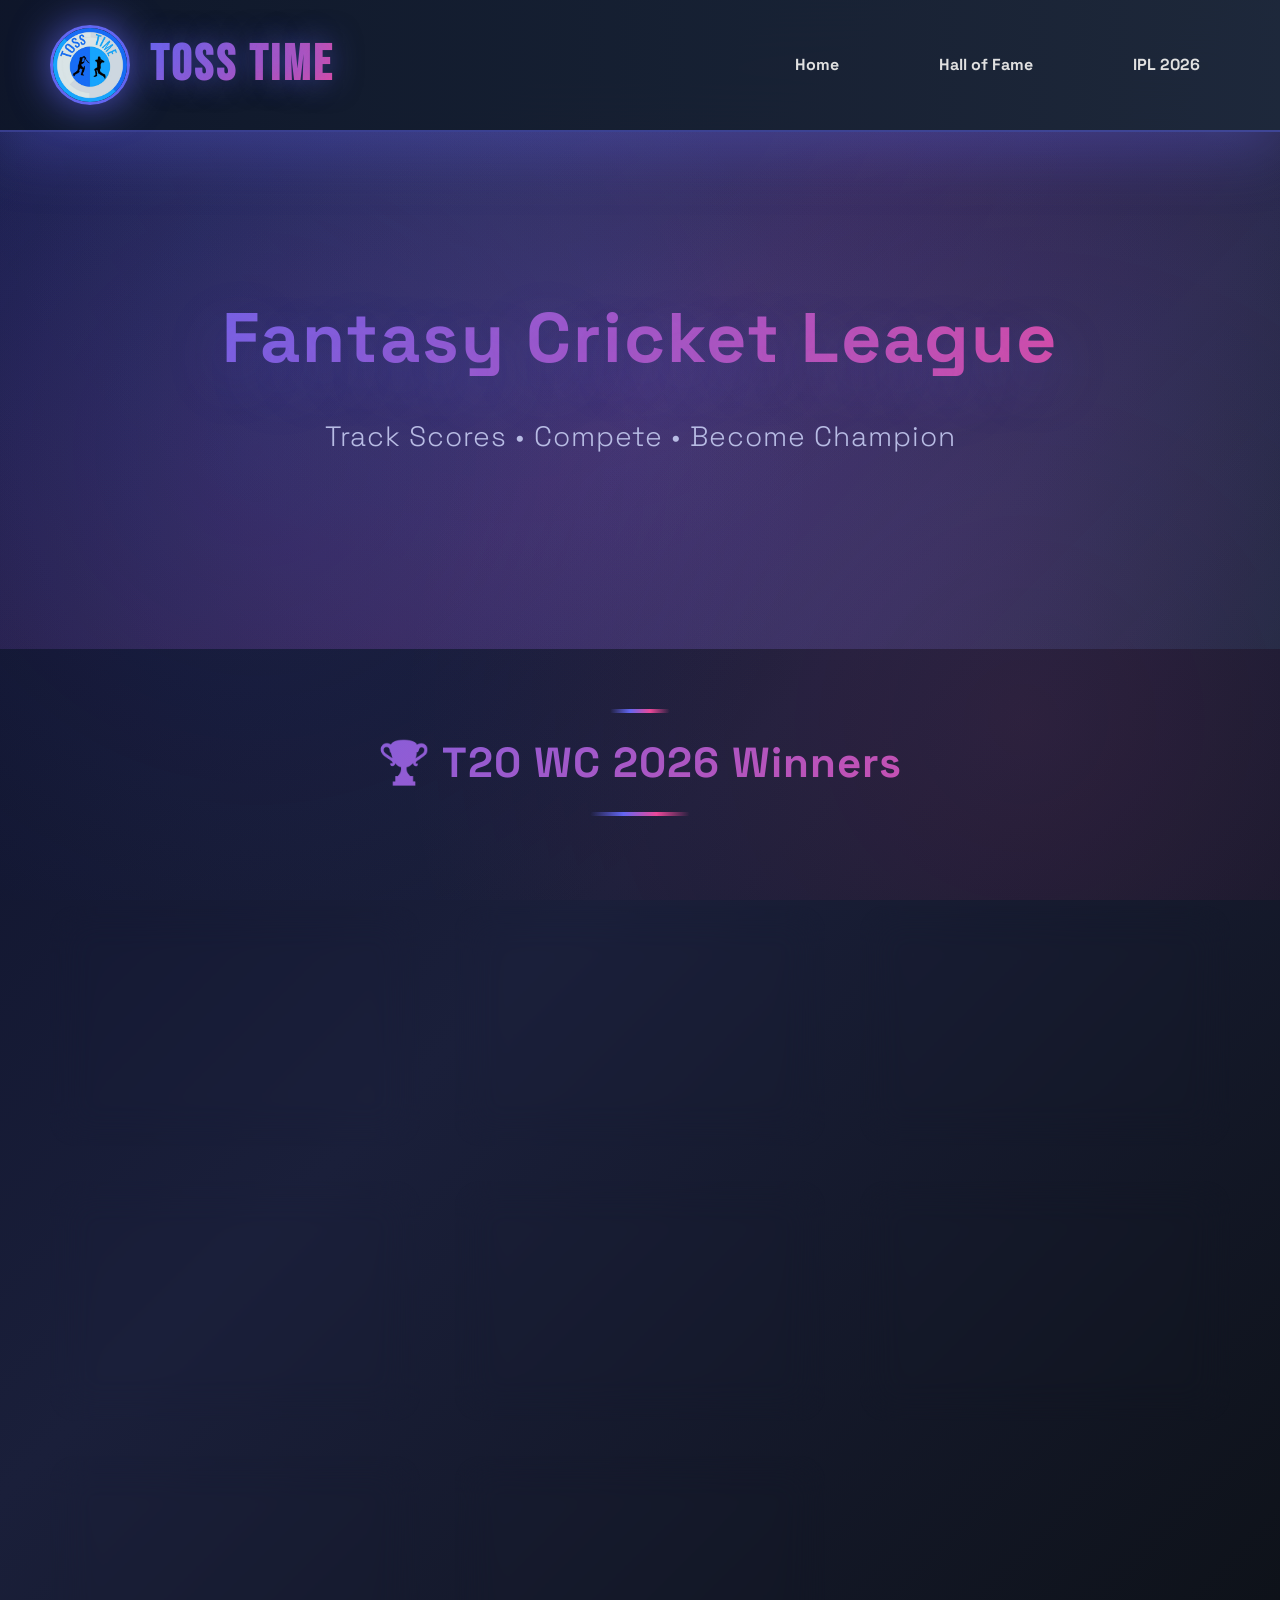
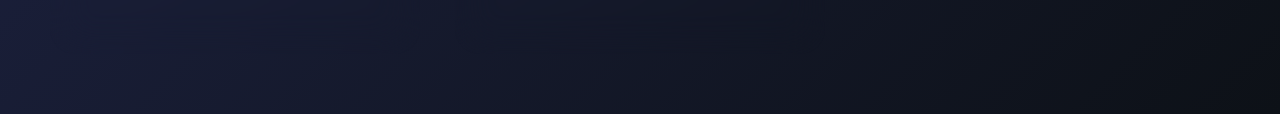
==== index.html @ ea36c343 "Add files via upload" ====
<!DOCTYPE html>
<html>

<head>

<title>Toss Time Fantasy</title>

<meta name="viewport" content="width=device-width, initial-scale=1.0">

<link rel="stylesheet" href="style.css">

<link href="https://fonts.googleapis.com/css2?family=Space+Grotesk:wght@300;400;600;700&family=Orbitron:wght@500&family=Bebas+Neue&display=swap" rel="stylesheet">

</head>

<body>

<header>

<div class="logo-container">
<img src="logo.jpg" alt="Toss Time Logo" class="logo-img">
<h1 class="logo">TOSS TIME</h1>
</div>

<nav>

<a href="index.html">Home</a>
<a href="halloffame.html">Hall of Fame</a>
<a href="ipl.html">IPL 2026</a>

</nav>

</header>

<section class="hero">

<h2>Fantasy Cricket League</h2>

<p>Track Scores • Compete • Become Champion</p>

</section>

<section>

<h2 class="section-title">🏆 T20 WC 2026 Winners</h2>

<div id="scoreboard"></div>

</section>

<script src="app.js"></script>

</body>
</html>
---- style.css ----
* {
  margin: 0;
  padding: 0;
  box-sizing: border-box;
}

body {
  background: linear-gradient(135deg, #0a0e27 0%, #1a1f3a 50%, #0d1117 100%);
  color: #e0e0e0;
  font-family: 'Space Grotesk', 'Segoe UI', sans-serif;
  overflow-x: hidden;
  line-height: 1.6;
  position: relative;
}

body::before {
  content: '';
  position: fixed;
  top: 0;
  left: 0;
  width: 100%;
  height: 100%;
  background: 
    radial-gradient(circle at 20% 50%, rgba(99, 102, 241, 0.1) 0%, transparent 50%),
    radial-gradient(circle at 80% 80%, rgba(236, 72, 153, 0.1) 0%, transparent 50%),
    radial-gradient(circle at 40% 0%, rgba(34, 197, 94, 0.05) 0%, transparent 50%);
  pointer-events: none;
  z-index: 0;
  animation: bgShift 20s ease-in-out infinite;
}

@keyframes bgShift {
  0%, 100% { opacity: 1; }
  50% { opacity: 0.8; }
}

/* ============= HEADER PREMIUM ============= */

header {
  display: flex;
  justify-content: space-between;
  align-items: center;
  padding: 25px 50px;
  background: linear-gradient(90deg, rgba(15, 23, 42, 0.95) 0%, rgba(30, 41, 59, 0.95) 100%);
  backdrop-filter: blur(30px);
  border-bottom: 2px solid rgba(99, 102, 241, 0.5);
  position: sticky;
  top: 0;
  z-index: 1000;
  box-shadow: 0 20px 60px rgba(99, 102, 241, 0.3);
  animation: slideDown 0.8s cubic-bezier(0.34, 1.56, 0.64, 1);
}

@keyframes slideDown {
  from {
    opacity: 0;
    transform: translateY(-100px);
  }
  to {
    opacity: 1;
    transform: translateY(0);
  }
}

header nav {
  display: flex;
  align-items: center;
  gap: 40px;
}

.logo-container {
  display: flex;
  align-items: center;
  gap: 20px;
  animation: logoFloat 0.6s ease-out backwards;
  animation-delay: 0.2s;
}

@keyframes logoFloat {
  from {
    opacity: 0;
    transform: translateX(-50px) rotateY(90deg);
  }
  to {
    opacity: 1;
    transform: translateX(0) rotateY(0);
  }
}

.logo-img {
  height: 80px;
  width: 80px;
  border-radius: 50%;
  border: 3px solid #6366f1;
  animation: spin 4s linear infinite, float 3s ease-in-out infinite;
  box-shadow: 0 0 40px rgba(99, 102, 241, 0.8), inset 0 0 30px rgba(99, 102, 241, 0.4);
  transition: all 0.3s ease;
}

.logo-img:hover {
  transform: scale(1.1);
  box-shadow: 0 0 60px rgba(99, 102, 241, 1), inset 0 0 40px rgba(99, 102, 241, 0.6);
}

@keyframes spin {
  from { transform: rotate(0deg); }
  to { transform: rotate(360deg); }
}

@keyframes float {
  0%, 100% { transform: translateY(0); }
  50% { transform: translateY(-15px); }
}

.logo {
  font-family: 'Bebas Neue', sans-serif;
  font-size: 50px;
  background: linear-gradient(135deg, #6366f1, #ec4899, #6366f1);
  background-size: 200% 200%;
  -webkit-background-clip: text;
  -webkit-text-fill-color: transparent;
  background-clip: text;
  text-shadow: 0 0 30px rgba(99, 102, 241, 0.5);
  letter-spacing: 3px;
  font-weight: 900;
  animation: gradientShift 3s ease infinite;
}

@keyframes gradientShift {
  0% { background-position: 0% 50%; }
  50% { background-position: 100% 50%; }
  100% { background-position: 0% 50%; }
}

nav a {
  color: #e0e0e0;
  text-decoration: none;
  font-size: 16px;
  font-weight: 700;
  padding: 12px 28px;
  border-radius: 30px;
  transition: all 0.4s cubic-bezier(0.34, 1.56, 0.64, 1);
  position: relative;
  overflow: hidden;
  background: linear-gradient(135deg, rgba(99, 102, 241, 0), rgba(99, 102, 241, 0));
  border: 2px solid transparent;
  animation: navFade 0.6s ease-out backwards;
}

nav a:nth-child(1) { animation-delay: 0.3s; }
nav a:nth-child(2) { animation-delay: 0.4s; }
nav a:nth-child(3) { animation-delay: 0.5s; }

@keyframes navFade {
  from {
    opacity: 0;
    transform: translateY(-20px);
  }
  to {
    opacity: 1;
    transform: translateY(0);
  }
}

nav a::before {
  content: '';
  position: absolute;
  top: 0;
  left: -100%;
  width: 100%;
  height: 100%;
  background: linear-gradient(90deg, transparent, rgba(99, 102, 241, 0.3), transparent);
  transition: left 0.5s ease;
  z-index: -1;
}

nav a::after {
  content: '';
  position: absolute;
  bottom: 0;
  left: 0;
  width: 0;
  height: 3px;
  background: linear-gradient(90deg, #6366f1, #ec4899);
  transition: width 0.4s cubic-bezier(0.34, 1.56, 0.64, 1);
}

nav a:hover {
  color: #fff;
  border-color: #6366f1;
  background: linear-gradient(135deg, rgba(99, 102, 241, 0.2), rgba(236, 72, 153, 0.2));
  box-shadow: 0 0 30px rgba(99, 102, 241, 0.5), inset 0 0 20px rgba(99, 102, 241, 0.1);
  transform: translateY(-5px);
}

nav a:hover::before {
  left: 100%;
}

nav a:hover::after {
  width: 100%;
}

/* ============= HERO SECTION ============= */

.hero {
  text-align: center;
  padding: 150px 40px;
  background: linear-gradient(135deg, rgba(99, 102, 241, 0.1) 0%, rgba(236, 72, 153, 0.1) 50%, rgba(34, 197, 94, 0.05) 100%);
  position: relative;
  overflow: hidden;
  animation: heroFadeIn 1s ease-out;
}

@keyframes heroFadeIn {
  from {
    opacity: 0;
  }
  to {
    opacity: 1;
  }
}

.hero::before {
  content: '';
  position: absolute;
  top: -50%;
  left: -50%;
  width: 200%;
  height: 200%;
  background: radial-gradient(circle, rgba(99, 102, 241, 0.3) 0%, transparent 70%);
  animation: heroGlow 8s ease-in-out infinite;
  z-index: -1;
}

@keyframes heroGlow {
  0%, 100% {
    transform: translate(0, 0) scale(1);
  }
  50% {
    transform: translate(50px, 50px) scale(1.2);
  }
}

.hero h2 {
  font-size: 70px;
  font-weight: 900;
  margin: 0 0 20px 0;
  background: linear-gradient(135deg, #6366f1, #ec4899, #22c55e, #6366f1);
  background-size: 300% 300%;
  -webkit-background-clip: text;
  -webkit-text-fill-color: transparent;
  background-clip: text;
  animation: heroTitle 1.2s cubic-bezier(0.34, 1.56, 0.64, 1), gradientShift 4s ease infinite;
  letter-spacing: 2px;
  text-shadow: 0 20px 60px rgba(99, 102, 241, 0.3);
}

@keyframes heroTitle {
  from {
    opacity: 0;
    transform: translateY(50px) scale(0.9);
  }
  to {
    opacity: 1;
    transform: translateY(0) scale(1);
  }
}

.hero p {
  font-size: 28px;
  margin: 0 0 40px 0;
  color: #b8bce4;
  font-weight: 300;
  animation: heroSubtitle 1.4s cubic-bezier(0.34, 1.56, 0.64, 1);
  letter-spacing: 1px;
}

@keyframes heroSubtitle {
  from {
    opacity: 0;
    transform: translateY(30px);
  }
  to {
    opacity: 1;
    transform: translateY(0);
  }
}

/* ============= SECTION TITLES ============= */

.section-title {
  text-align: center;
  margin: 80px 0 50px 0;
  font-size: 42px;
  font-weight: 900;
  background: linear-gradient(135deg, #6366f1, #ec4899);
  -webkit-background-clip: text;
  -webkit-text-fill-color: transparent;
  background-clip: text;
  position: relative;
  animation: titleAppear 0.8s cubic-bezier(0.34, 1.56, 0.64, 1);
  letter-spacing: 1px;
}

@keyframes titleAppear {
  from {
    opacity: 0;
    transform: translateY(30px);
  }
  to {
    opacity: 1;
    transform: translateY(0);
  }
}

.section-title::before {
  content: '';
  position: absolute;
  top: -20px;
  left: 50%;
  transform: translateX(-50%);
  width: 60px;
  height: 4px;
  background: linear-gradient(90deg, transparent, #6366f1, #ec4899, transparent);
  border-radius: 2px;
}

.section-title::after {
  content: '';
  position: absolute;
  bottom: -20px;
  left: 50%;
  transform: translateX(-50%);
  width: 100px;
  height: 4px;
  background: linear-gradient(90deg, transparent, #6366f1, #ec4899, transparent);
  border-radius: 2px;
  animation: lineExpand 0.8s ease-out;
}

@keyframes lineExpand {
  from {
    width: 0;
  }
  to {
    width: 100px;
  }
}

/* ============= SCOREBOARD CARDS ============= */

#scoreboard {
  display: grid;
  grid-template-columns: repeat(auto-fit, minmax(300px, 1fr));
  gap: 35px;
  padding: 60px 50px;
  max-width: 1600px;
  margin: 0 auto;
  animation: contentFade 1s ease-out;
}

@keyframes contentFade {
  from {
    opacity: 0;
  }
  to {
    opacity: 1;
  }
}

.card {
  background: linear-gradient(135deg, rgba(99, 102, 241, 0.15) 0%, rgba(236, 72, 153, 0.05) 100%);
  border: 2px solid rgba(99, 102, 241, 0.4);
  border-radius: 25px;
  padding: 40px;
  backdrop-filter: blur(20px);
  transition: all 0.5s cubic-bezier(0.34, 1.56, 0.64, 1);
  position: relative;
  overflow: hidden;
  animation: cardSlideIn 0.6s cubic-bezier(0.34, 1.56, 0.64, 1) backwards;
  cursor: pointer;
}

.card:nth-child(1) { animation-delay: 0.1s; }
.card:nth-child(2) { animation-delay: 0.2s; }
.card:nth-child(3) { animation-delay: 0.3s; }
.card:nth-child(4) { animation-delay: 0.4s; }

@keyframes cardSlideIn {
  from {
    opacity: 0;
    transform: translateY(50px) scale(0.9);
  }
  to {
    opacity: 1;
    transform: translateY(0) scale(1);
  }
}

.card::before {
  content: '';
  position: absolute;
  top: -50%;
  right: -50%;
  width: 200%;
  height: 200%;
  background: radial-gradient(circle, rgba(99, 102, 241, 0.4) 0%, transparent 70%);
  animation: cardGlow 6s ease-in-out infinite;
  z-index: -1;
}

@keyframes cardGlow {
  0%, 100% {
    transform: translate(0, 0) scale(1);
  }
  50% {
    transform: translate(30px, -30px) scale(1.1);
  }
}

.card::after {
  content: '';
  position: absolute;
  top: 0;
  left: -100%;
  width: 100%;
  height: 100%;
  background: linear-gradient(90deg, transparent, rgba(255, 255, 255, 0.2), transparent);
  transition: left 0.6s ease;
  z-index: 1;
}

.card h3 {
  margin: 0 0 15px 0;
  font-size: 26px;
  background: linear-gradient(135deg, #6366f1, #ec4899);
  -webkit-background-clip: text;
  -webkit-text-fill-color: transparent;
  background-clip: text;
  text-shadow: 0 0 20px rgba(99, 102, 241, 0.3);
  animation: textPop 0.6s cubic-bezier(0.34, 1.56, 0.64, 1) 0.3s backwards;
}

@keyframes textPop {
  from {
    opacity: 0;
    transform: scale(0.8);
  }
  to {
    opacity: 1;
    transform: scale(1);
  }
}

.card p {
  margin: 0;
  font-size: 36px;
  font-weight: 900;
  background: linear-gradient(135deg, #22c55e, #10b981);
  -webkit-background-clip: text;
  -webkit-text-fill-color: transparent;
  background-clip: text;
  animation: numberPop 0.7s cubic-bezier(0.34, 1.56, 0.64, 1) 0.5s backwards;
}

@keyframes numberPop {
  from {
    opacity: 0;
    transform: scale(0.5) rotateX(-90deg);
  }
  to {
    opacity: 1;
    transform: scale(1) rotateX(0);
  }
}

.card:hover {
  border-color: #6366f1;
  transform: translateY(-25px) scale(1.03);
  box-shadow: 0 40px 80px rgba(99, 102, 241, 0.5), inset 0 0 40px rgba(99, 102, 241, 0.1);
  background: linear-gradient(135deg, rgba(99, 102, 241, 0.25) 0%, rgba(236, 72, 153, 0.1) 100%);
}

.card:hover::after {
  left: 100%;
}

/* ============= HALL OF FAME ============= */

#halloffame {
  display: flex;
  justify-content: center;
  gap: 50px;
  padding: 70px 50px;
  flex-wrap: wrap;
  max-width: 1400px;
  margin: 0 auto;
  animation: contentFade 1.2s ease-out;
}

.winner {
  background: linear-gradient(135deg, rgba(34, 197, 94, 0.2) 0%, rgba(99, 102, 241, 0.15) 100%);
  border: 3px solid rgba(34, 197, 94, 0.6);
  padding: 45px 35px;
  border-radius: 30px;
  font-size: 24px;
  text-align: center;
  animation: winnerFloat 3s ease-in-out infinite, winnerSlide 0.8s cubic-bezier(0.34, 1.56, 0.64, 1) backwards;
  position: relative;
  backdrop-filter: blur(20px);
  min-width: 250px;
  overflow: hidden;
  cursor: pointer;
}

.winner:nth-child(1) { animation-delay: 0s, 0s; }
.winner:nth-child(2) { animation-delay: 0s, 0.2s; }
.winner:nth-child(3) { animation-delay: 0s, 0.4s; }

@keyframes winnerSlide {
  from {
    opacity: 0;
    transform: translateX(-50px) rotateY(-90deg);
  }
  to {
    opacity: 1;
    transform: translateX(0) rotateY(0);
  }
}

@keyframes winnerFloat {
  0%, 100% {
    transform: translateY(0);
  }
  50% {
    transform: translateY(-20px);
  }
}

.winner::before {
  content: '';
  position: absolute;
  top: -50%;
  left: -50%;
  width: 200%;
  height: 200%;
  background: conic-gradient(from 0deg, rgba(34, 197, 94, 0.4), rgba(99, 102, 241, 0.4), rgba(34, 197, 94, 0.4));
  animation: winnerGlow 4s linear infinite;
  z-index: -1;
}

@keyframes winnerGlow {
  from {
    transform: rotate(0deg);
  }
  to {
    transform: rotate(360deg);
  }
}

.winner h2 {
  font-size: 60px;
  margin: 0 0 15px 0;
  background: linear-gradient(135deg, #22c55e, #10b981);
  -webkit-background-clip: text;
  -webkit-text-fill-color: transparent;
  background-clip: text;
  font-weight: 900;
  animation: badgeAppear 0.8s cubic-bezier(0.34, 1.56, 0.64, 1) 0.3s backwards;
}

@keyframes badgeAppear {
  from {
    opacity: 0;
    transform: scale(0);
    filter: blur(10px);
  }
  to {
    opacity: 1;
    transform: scale(1);
    filter: blur(0);
  }
}

.winner h3 {
  margin: 0 0 15px 0;
  font-size: 22px;
  color: #e0e0e0;
}

.winner p {
  margin: 0;
  font-weight: 900;
  font-size: 32px;
  background: linear-gradient(135deg, #6366f1, #ec4899);
  -webkit-background-clip: text;
  -webkit-text-fill-color: transparent;
  background-clip: text;
}

.winner:hover {
  border-color: #22c55e;
  transform: translateY(-30px) scale(1.05);
  box-shadow: 0 50px 100px rgba(34, 197, 94, 0.6), inset 0 0 30px rgba(34, 197, 94, 0.2);
  background: linear-gradient(135deg, rgba(34, 197, 94, 0.3) 0%, rgba(99, 102, 241, 0.2) 100%);
}

/* ============= IPL CARDS ============= */

.ipl-container {
  display: grid;
  grid-template-columns: repeat(auto-fit, minmax(320px, 1fr));
  gap: 35px;
  padding: 60px 50px;
  max-width: 1600px;
  margin: 0 auto;
}

.ipl-card {
  background: linear-gradient(135deg, rgba(99, 102, 241, 0.2) 0%, rgba(236, 72, 153, 0.1) 100%);
  border: 2px solid rgba(99, 102, 241, 0.5);
  border-radius: 25px;
  padding: 40px;
  backdrop-filter: blur(25px);
  transition: all 0.5s cubic-bezier(0.34, 1.56, 0.64, 1);
  position: relative;
  overflow: hidden;
  animation: iplSlideIn 0.7s cubic-bezier(0.34, 1.56, 0.64, 1) backwards;
  cursor: pointer;
}

.ipl-card:nth-child(1) { animation-delay: 0.1s; }
.ipl-card:nth-child(2) { animation-delay: 0.2s; }
.ipl-card:nth-child(3) { animation-delay: 0.3s; }
.ipl-card:nth-child(4) { animation-delay: 0.4s; }

@keyframes iplSlideIn {
  from {
    opacity: 0;
    transform: translateX(-50px) scale(0.9);
  }
  to {
    opacity: 1;
    transform: translateX(0) scale(1);
  }
}

.ipl-card::before {
  content: '';
  position: absolute;
  top: 0;
  left: -100%;
  width: 100%;
  height: 100%;
  background: linear-gradient(90deg, transparent, rgba(99, 102, 241, 0.3), transparent);
  transition: left 0.6s ease;
}

.ipl-badge {
  display: inline-block;
  background: linear-gradient(135deg, #6366f1, #ec4899);
  color: white;
  padding: 10px 20px;
  border-radius: 30px;
  font-size: 14px;
  font-weight: 900;
  margin-bottom: 20px;
  text-transform: uppercase;
  letter-spacing: 2px;
  box-shadow: 0 5px 20px rgba(99, 102, 241, 0.4);
  animation: badgeSlide 0.6s cubic-bezier(0.34, 1.56, 0.64, 1) backwards;
}

@keyframes badgeSlide {
  from {
    opacity: 0;
    transform: translateY(-20px);
  }
  to {
    opacity: 1;
    transform: translateY(0);
  }
}

.ipl-card h3 {
  font-size: 32px;
  margin: 0 0 15px 0;
  background: linear-gradient(135deg, #6366f1, #ec4899);
  -webkit-background-clip: text;
  -webkit-text-fill-color: transparent;
  background-clip: text;
  animation: titleSlide 0.7s cubic-bezier(0.34, 1.56, 0.64, 1) 0.2s backwards;
}

@keyframes titleSlide {
  from {
    opacity: 0;
    transform: translateX(-30px);
  }
  to {
    opacity: 1;
    transform: translateX(0);
  }
}

.ipl-date {
  font-size: 16px;
  color: #22c55e;
  margin: 0 0 15px 0;
  font-weight: 700;
  letter-spacing: 1px;
  animation: dateSlide 0.7s cubic-bezier(0.34, 1.56, 0.64, 1) 0.3s backwards;
}

@keyframes dateSlide {
  from {
    opacity: 0;
    transform: translateX(-30px);
  }
  to {
    opacity: 1;
    transform: translateX(0);
  }
}

.ipl-desc {
  font-size: 16px;
  color: #c5d9d7;
  margin: 0 0 30px 0;
  line-height: 1.8;
  animation: descSlide 0.7s cubic-bezier(0.34, 1.56, 0.64, 1) 0.4s backwards;
}

@keyframes descSlide {
  from {
    opacity: 0;
    transform: translateX(-30px);
  }
  to {
    opacity: 1;
    transform: translateX(0);
  }
}

.ipl-btn {
  background: linear-gradient(135deg, #6366f1, #ec4899);
  color: white;
  border: none;
  padding: 14px 32px;
  border-radius: 30px;
  font-size: 16px;
  font-weight: 900;
  cursor: pointer;
  transition: all 0.4s cubic-bezier(0.34, 1.56, 0.64, 1);
  box-shadow: 0 10px 30px rgba(99, 102, 241, 0.4);
  animation: btnSlide 0.7s cubic-bezier(0.34, 1.56, 0.64, 1) 0.5s backwards;
  position: relative;
  overflow: hidden;
  letter-spacing: 1px;
}

@keyframes btnSlide {
  from {
    opacity: 0;
    transform: translateY(20px);
  }
  to {
    opacity: 1;
    transform: translateY(0);
  }
}

.ipl-btn::before {
  content: '';
  position: absolute;
  top: 0;
  left: -100%;
  width: 100%;
  height: 100%;
  background: linear-gradient(90deg, transparent, rgba(255, 255, 255, 0.4), transparent);
  transition: left 0.5s ease;
  z-index: -1;
}

.ipl-btn:hover::before {
  left: 100%;
}

.ipl-btn:hover {
  background: linear-gradient(135deg, #ec4899, #6366f1);
  transform: translateY(-5px);
  box-shadow: 0 20px 50px rgba(99, 102, 241, 0.6), inset 0 0 20px rgba(255, 255, 255, 0.1);
}

.ipl-card:hover {
  border-color: #ec4899;
  transform: translateY(-25px) scale(1.04);
  box-shadow: 0 40px 80px rgba(99, 102, 241, 0.5), inset 0 0 40px rgba(99, 102, 241, 0.1);
  background: linear-gradient(135deg, rgba(99, 102, 241, 0.3) 0%, rgba(236, 72, 153, 0.15) 100%);
}

.ipl-card:hover::before {
  left: 100%;
}

/* ============= BUTTONS ============= */

.schedule-btn {
  display: inline-block;
  margin-top: 40px;
  padding: 18px 50px;
  background: linear-gradient(135deg, #6366f1, #ec4899);
  color: white;
  border-radius: 40px;
  text-decoration: none;
  font-size: 18px;
  font-weight: 900;
  transition: all 0.5s cubic-bezier(0.34, 1.56, 0.64, 1);
  position: relative;
  overflow: hidden;
  box-shadow: 0 15px 40px rgba(99, 102, 241, 0.5);
  letter-spacing: 1px;
  animation: btnAppear 0.8s cubic-bezier(0.34, 1.56, 0.64, 1);
}

@keyframes btnAppear {
  from {
    opacity: 0;
    transform: scale(0.8);
    filter: blur(10px);
  }
  to {
    opacity: 1;
    transform: scale(1);
    filter: blur(0);
  }
}

.schedule-btn::before {
  content: '';
  position: absolute;
  top: 0;
  left: -100%;
  width: 100%;
  height: 100%;
  background: linear-gradient(90deg, transparent, rgba(255, 255, 255, 0.4), transparent);
  transition: left 0.6s ease;
}

.schedule-btn::after {
  content: '';
  position: absolute;
  inset: 0;
  background: linear-gradient(135deg, rgba(255, 255, 255, 0.1), transparent);
  border-radius: 40px;
}

.schedule-btn:hover {
  background: linear-gradient(135deg, #ec4899, #6366f1);
  box-shadow: 0 25px 60px rgba(99, 102, 241, 0.8), inset 0 0 30px rgba(255, 255, 255, 0.2);
  transform: translateY(-8px) scale(1.05);
}

.schedule-btn:hover::before {
  left: 100%;
}

.schedule-section {
  text-align: center;
  padding: 50px 20px;
  animation: sectionFade 1s ease-out;
}

@keyframes sectionFade {
  from {
    opacity: 0;
  }
  to {
    opacity: 1;
  }
}

.schedule-section p {
  font-size: 18px;
  margin-bottom: 30px;
  color: #b8bce4;
  animation: textSlide 0.8s ease-out;
}

@keyframes textSlide {
  from {
    opacity: 0;
    transform: translateY(20px);
  }
  to {
    opacity: 1;
    transform: translateY(0);
  }
}

/* ============= RESPONSIVE ============= */

@media(max-width: 768px) {
  header {
    flex-direction: column;
    gap: 20px;
    padding: 20px;
  }

  header nav {
    gap: 15px;
  }

  nav a {
    padding: 10px 18px;
    font-size: 14px;
  }

  .logo {
    font-size: 35px;
  }

  .hero {
    padding: 80px 20px;
  }

  .hero h2 {
    font-size: 40px;
  }

  .hero p {
    font-size: 18px;
  }

  .section-title {
    font-size: 28px;
    margin: 50px 0 30px 0;
  }

  #scoreboard {
    grid-template-columns: 1fr;
    gap: 20px;
    padding: 40px 20px;
  }

  #halloffame {
    gap: 25px;
    padding: 40px 20px;
  }

  .winner {
    min-width: 200px;
    padding: 30px 25px;
  }

  .ipl-container {
    grid-template-columns: 1fr;
    gap: 20px;
    padding: 40px 20px;
  }

  .card, .ipl-card {
    padding: 25px;
  }

  .schedule-btn {
    padding: 15px 35px;
    font-size: 16px;
    margin-top: 25px;
  }
}

/* ============= SCROLL ANIMATIONS ============= */

@supports (animation-timeline: view()) {
  .card {
    animation-timeline: view();
    animation-range: entry 0% cover 30%;
  }

  .section-title {
    animation-timeline: view();
    animation-range: entry 0% cover 20%;
  }
}

/* ============= PERFORMANCE ============= */

* {
  will-change: auto;
}

.card:hover,
.ipl-card:hover,
nav a:hover,
.winner:hover {
  will-change: transform, box-shadow;
}
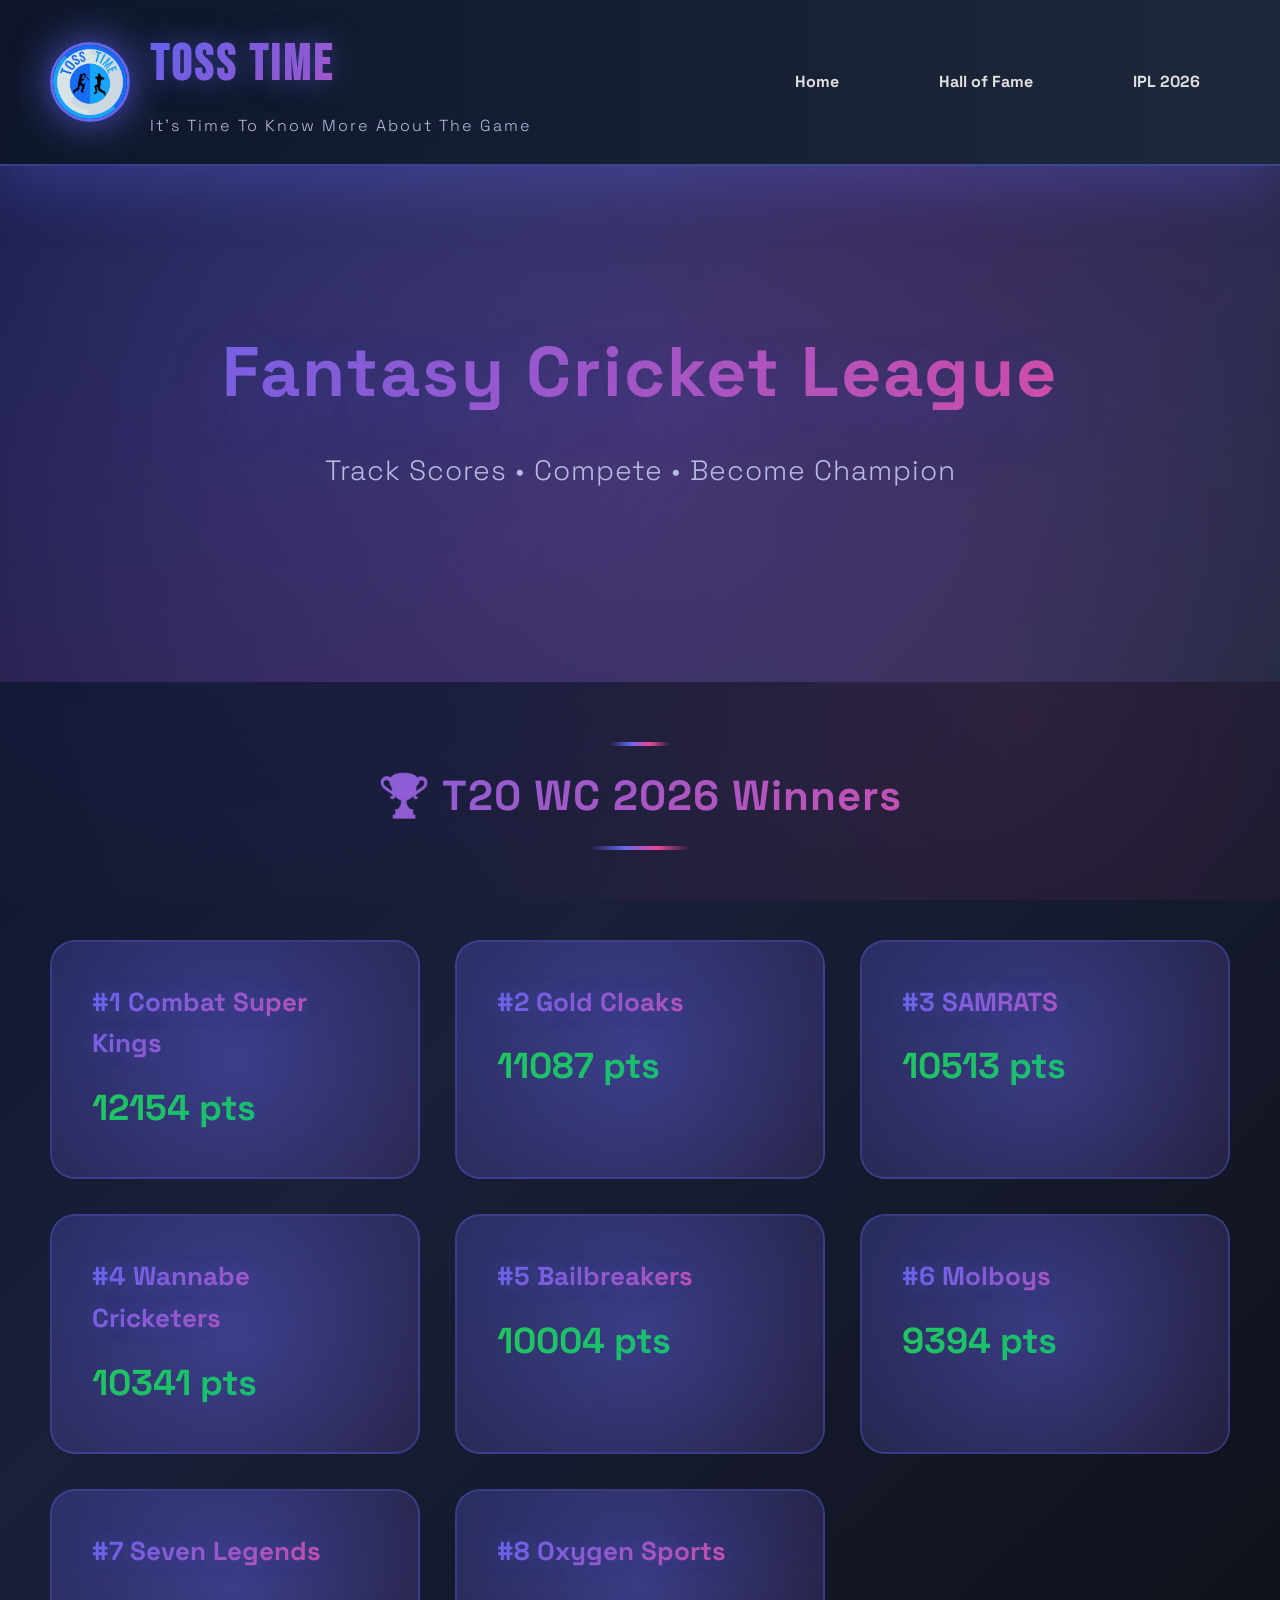
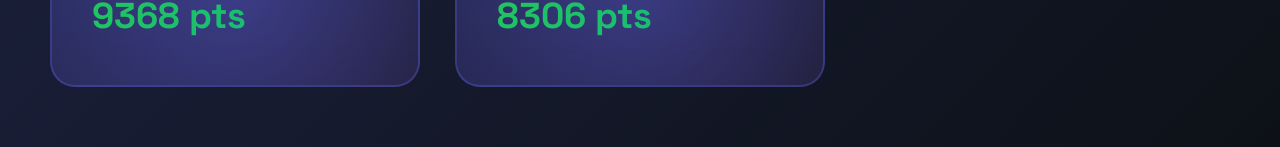
==== commit 435f51de: "Add files via upload" ====
--- a/index.html
+++ b/index.html
@@ -4,6 +4,8 @@
 <head>
 
 <title>Toss Time Fantasy</title>
+
+
 
 <meta name="viewport" content="width=device-width, initial-scale=1.0">
 
@@ -19,7 +21,10 @@
 
 <div class="logo-container">
 <img src="logo.jpg" alt="Toss Time Logo" class="logo-img">
+<div>
 <h1 class="logo">TOSS TIME</h1>
+<p class="tagline">It's Time To Know More About The Game</p>
+</div>
 </div>
 
 <nav>
--- a/style.css
+++ b/style.css
@@ -94,9 +94,10 @@
   width: 80px;
   border-radius: 50%;
   border: 3px solid #6366f1;
-  animation: spin 4s linear infinite, float 3s ease-in-out infinite;
+  animation: flipRotate 2s ease-in-out infinite;
   box-shadow: 0 0 40px rgba(99, 102, 241, 0.8), inset 0 0 30px rgba(99, 102, 241, 0.4);
   transition: all 0.3s ease;
+  perspective: 1000px;
 }
 
 .logo-img:hover {
@@ -104,14 +105,10 @@
   box-shadow: 0 0 60px rgba(99, 102, 241, 1), inset 0 0 40px rgba(99, 102, 241, 0.6);
 }
 
-@keyframes spin {
-  from { transform: rotate(0deg); }
-  to { transform: rotate(360deg); }
-}
-
-@keyframes float {
-  0%, 100% { transform: translateY(0); }
-  50% { transform: translateY(-15px); }
+@keyframes flipRotate {
+  0% { transform: rotateY(0deg); }
+  50% { transform: rotateY(180deg); }
+  100% { transform: rotateY(360deg); }
 }
 
 .logo {
@@ -126,6 +123,27 @@
   letter-spacing: 3px;
   font-weight: 900;
   animation: gradientShift 3s ease infinite;
+  margin: 0;
+}
+
+.tagline {
+  font-size: 16px;
+  color: #b8bce4;
+  font-weight: 300;
+  letter-spacing: 2px;
+  margin: 8px 0 0 0;
+  animation: taglineSlide 0.8s cubic-bezier(0.34, 1.56, 0.64, 1) 0.3s backwards;
+}
+
+@keyframes taglineSlide {
+  from {
+    opacity: 0;
+    transform: translateY(-10px);
+  }
+  to {
+    opacity: 1;
+    transform: translateY(0);
+  }
 }
 
 @keyframes gradientShift {
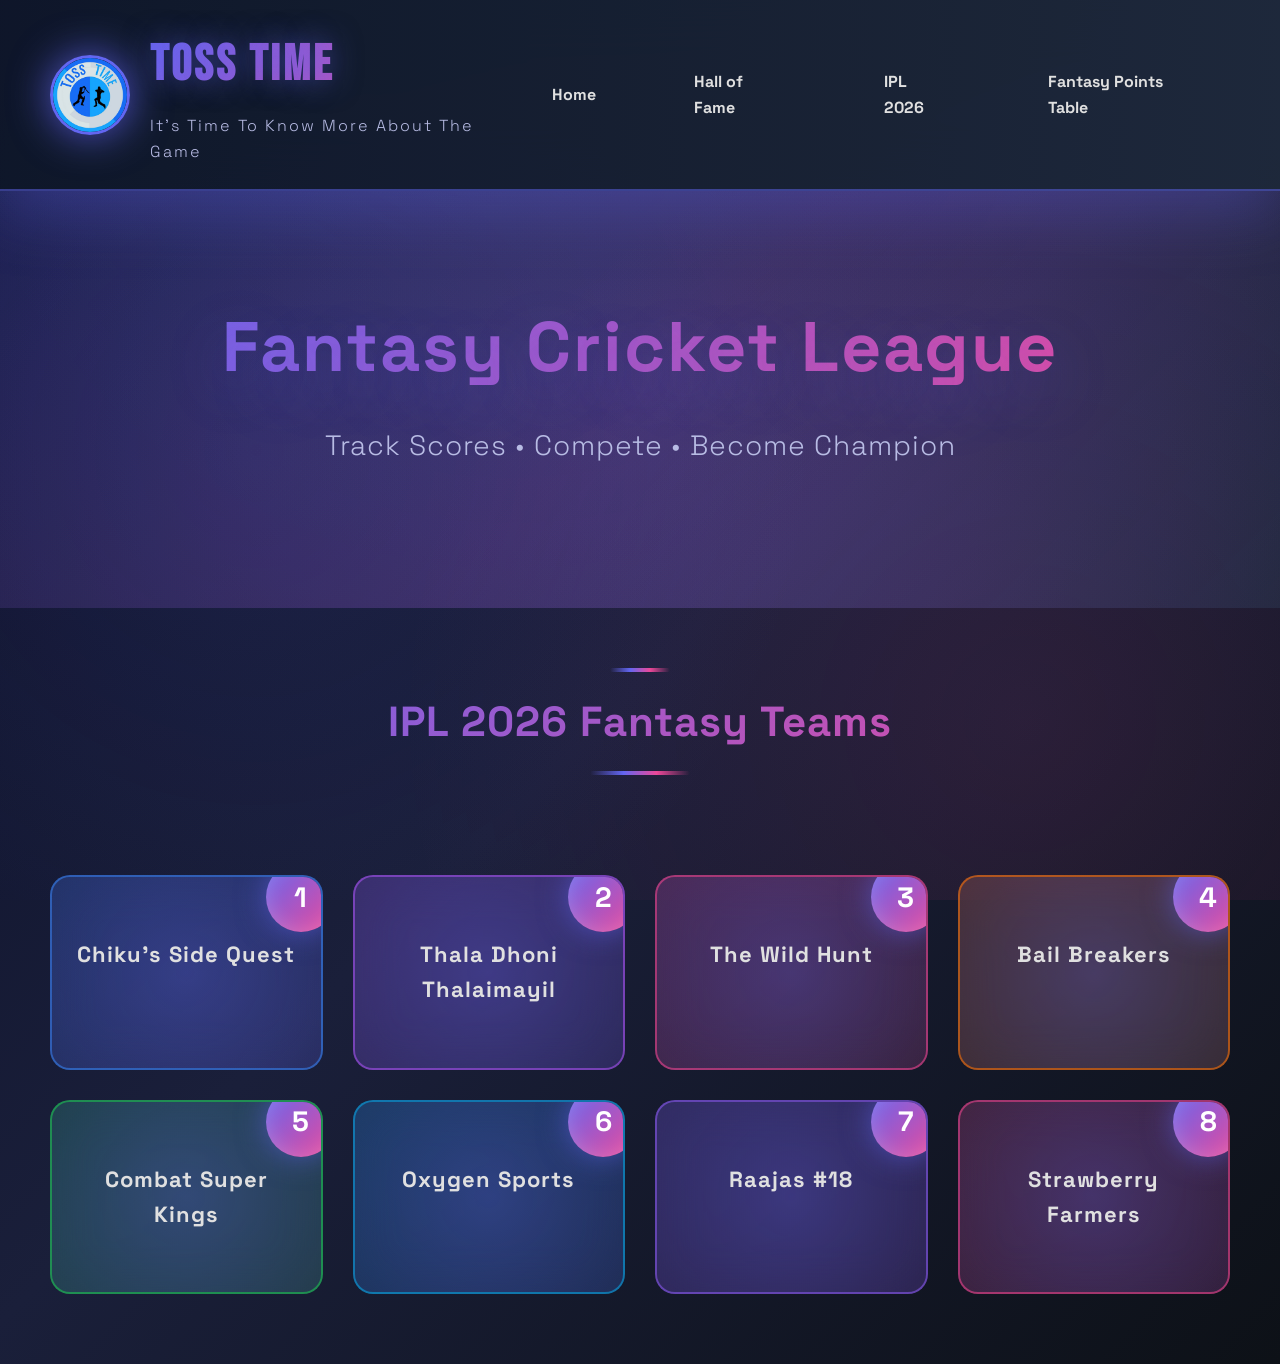
==== commit 066de409: "Add files via upload" ====
--- a/index.html
+++ b/index.html
@@ -1,24 +1,18 @@
 <!DOCTYPE html>
 <html>
-
 <head>
-
 <title>Toss Time Fantasy</title>
-
-
-
 <meta name="viewport" content="width=device-width, initial-scale=1.0">
 
 <link rel="stylesheet" href="style.css">
-
+<link rel="preconnect" href="https://fonts.googleapis.com">
+<link rel="preconnect" href="https://fonts.gstatic.com" crossorigin>
 <link href="https://fonts.googleapis.com/css2?family=Space+Grotesk:wght@300;400;600;700&family=Orbitron:wght@500&family=Bebas+Neue&display=swap" rel="stylesheet">
 
 </head>
 
 <body>
-
 <header>
-
 <div class="logo-container">
 <img src="logo.jpg" alt="Toss Time Logo" class="logo-img">
 <div>
@@ -32,6 +26,7 @@
 <a href="index.html">Home</a>
 <a href="halloffame.html">Hall of Fame</a>
 <a href="ipl.html">IPL 2026</a>
+<a href="points.html">Fantasy Points Table</a>
 
 </nav>
 
@@ -47,9 +42,49 @@
 
 <section>
 
-<h2 class="section-title">🏆 T20 WC 2026 Winners</h2>
+<h2 class="section-title"> IPL 2026 Fantasy Teams</h2>
 
-<div id="scoreboard"></div>
+<div class="teams-container">
+<div class="team-card">
+<div class="team-badge">1</div>
+<h3>Chiku's Side Quest</h3>
+</div>
+
+<div class="team-card">
+<div class="team-badge">2</div>
+<h3>Thala Dhoni Thalaimayil</h3>
+</div>
+
+<div class="team-card">
+<div class="team-badge">3</div>
+<h3>The Wild Hunt</h3>
+</div>
+
+<div class="team-card">
+<div class="team-badge">4</div>
+<h3>Bail Breakers</h3>
+</div>
+
+<div class="team-card">
+<div class="team-badge">5</div>
+<h3>Combat Super Kings</h3>
+</div>
+
+<div class="team-card">
+<div class="team-badge">6</div>
+<h3>Oxygen Sports</h3>
+</div>
+
+<div class="team-card">
+<div class="team-badge">7</div>
+<h3>Raajas #18</h3>
+</div>
+
+<div class="team-card">
+<div class="team-badge">8</div>
+<h3>Strawberry Farmers</h3>
+</div>
+</div>
 
 </section>
 
--- a/style.css
+++ b/style.css
@@ -1,5 +1,3 @@
-
-
 * {
   margin: 0;
   padding: 0;
@@ -225,7 +223,7 @@
 
 .hero {
   text-align: center;
-  padding: 150px 40px;
+  padding: 100px 40px;
   background: linear-gradient(135deg, rgba(99, 102, 241, 0.1) 0%, rgba(236, 72, 153, 0.1) 50%, rgba(34, 197, 94, 0.05) 100%);
   position: relative;
   overflow: hidden;
@@ -821,6 +819,197 @@
 }
 
 .ipl-card:hover::before {
+  left: 100%;
+}
+
+/* ============= IPL 2026 TEAMS ============= */
+
+.teams-container {
+  display: grid;
+  grid-template-columns: repeat(auto-fit, minmax(250px, 1fr));
+  gap: 30px;
+  padding: 70px 50px;
+  max-width: 1600px;
+  margin: 0 auto;
+}
+
+.team-card {
+  background: linear-gradient(135deg, rgba(99, 102, 241, 0.2) 0%, rgba(236, 72, 153, 0.15) 100%);
+  border: 2px solid rgba(99, 102, 241, 0.5);
+  border-radius: 20px;
+  padding: 35px 25px;
+  backdrop-filter: blur(25px);
+  cursor: pointer;
+  position: relative;
+  overflow: hidden;
+  transition: all 0.5s cubic-bezier(0.34, 1.56, 0.64, 1);
+  animation: teamCardSlideIn 0.7s cubic-bezier(0.34, 1.56, 0.64, 1) backwards;
+  text-align: center;
+}
+
+.team-card:nth-child(1) { 
+  animation-delay: 0.1s;
+  border-color: rgba(59, 130, 246, 0.6);
+  background: linear-gradient(135deg, rgba(59, 130, 246, 0.2) 0%, rgba(99, 102, 241, 0.15) 100%);
+}
+
+.team-card:nth-child(2) { 
+  animation-delay: 0.2s;
+  border-color: rgba(168, 85, 247, 0.6);
+  background: linear-gradient(135deg, rgba(168, 85, 247, 0.2) 0%, rgba(139, 92, 246, 0.15) 100%);
+}
+
+.team-card:nth-child(3) { 
+  animation-delay: 0.3s;
+  border-color: rgba(236, 72, 153, 0.6);
+  background: linear-gradient(135deg, rgba(236, 72, 153, 0.2) 0%, rgba(244, 63, 94, 0.15) 100%);
+}
+
+.team-card:nth-child(4) { 
+  animation-delay: 0.4s;
+  border-color: rgba(249, 115, 22, 0.6);
+  background: linear-gradient(135deg, rgba(249, 115, 22, 0.2) 0%, rgba(251, 146, 60, 0.15) 100%);
+}
+
+.team-card:nth-child(5) { 
+  animation-delay: 0.5s;
+  border-color: rgba(34, 197, 94, 0.6);
+  background: linear-gradient(135deg, rgba(34, 197, 94, 0.2) 0%, rgba(74, 222, 128, 0.15) 100%);
+}
+
+.team-card:nth-child(6) { 
+  animation-delay: 0.6s;
+  border-color: rgba(14, 165, 233, 0.6);
+  background: linear-gradient(135deg, rgba(14, 165, 233, 0.2) 0%, rgba(59, 130, 246, 0.15) 100%);
+}
+
+.team-card:nth-child(7) { 
+  animation-delay: 0.7s;
+  border-color: rgba(139, 92, 246, 0.6);
+  background: linear-gradient(135deg, rgba(139, 92, 246, 0.2) 0%, rgba(168, 85, 247, 0.15) 100%);
+}
+
+.team-card:nth-child(8) { 
+  animation-delay: 0.8s;
+  border-color: rgba(236, 72, 153, 0.6);
+  background: linear-gradient(135deg, rgba(244, 63, 94, 0.2) 0%, rgba(236, 72, 153, 0.15) 100%);
+}
+
+@keyframes teamCardSlideIn {
+  from {
+    opacity: 0;
+    transform: translateY(30px) rotateX(-10deg);
+  }
+  to {
+    opacity: 1;
+    transform: translateY(0) rotateX(0);
+  }
+}
+
+.team-card::before {
+  content: '';
+  position: absolute;
+  top: -50%;
+  right: -50%;
+  width: 200%;
+  height: 200%;
+  background: radial-gradient(circle, rgba(99, 102, 241, 0.3) 0%, transparent 70%);
+  animation: teamCardGlow 5s ease-in-out infinite;
+  z-index: -1;
+}
+
+@keyframes teamCardGlow {
+  0%, 100% {
+    opacity: 0.5;
+  }
+  50% {
+    opacity: 1;
+  }
+}
+
+.team-card::after {
+  content: '';
+  position: absolute;
+  top: 0;
+  left: -100%;
+  width: 100%;
+  height: 100%;
+  background: linear-gradient(90deg, transparent, rgba(255, 255, 255, 0.25), transparent);
+  transition: left 0.6s ease;
+  z-index: 1;
+}
+
+.team-badge {
+  position: absolute;
+  top: -15px;
+  right: -15px;
+  width: 70px;
+  height: 70px;
+  background: linear-gradient(135deg, #6366f1, #ec4899);
+  border-radius: 50%;
+  display: flex;
+  align-items: center;
+  justify-content: center;
+  font-size: 28px;
+  font-weight: 900;
+  color: #fff;
+  box-shadow: 0 0 30px rgba(99, 102, 241, 0.6), inset 0 0 20px rgba(255, 255, 255, 0.2);
+  animation: badgePulse 2s ease-in-out infinite;
+}
+
+@keyframes badgePulse {
+  0%, 100% {
+    box-shadow: 0 0 30px rgba(99, 102, 241, 0.6), inset 0 0 20px rgba(255, 255, 255, 0.2);
+  }
+  50% {
+    box-shadow: 0 0 50px rgba(99, 102, 241, 0.9), inset 0 0 30px rgba(255, 255, 255, 0.4);
+  }
+}
+
+.team-card h3 {
+  font-size: 22px;
+  color: #e0e0e0;
+  margin: 25px 0;
+  font-weight: 700;
+  letter-spacing: 1px;
+  animation: teamNameSlide 0.8s cubic-bezier(0.34, 1.56, 0.64, 1) 0.3s backwards;
+}
+
+@keyframes teamNameSlide {
+  from {
+    opacity: 0;
+    transform: translateX(-20px);
+  }
+  to {
+    opacity: 1;
+    transform: translateX(0);
+  }
+}
+
+.team-card:hover {
+  transform: translateY(-15px) scale(1.05);
+  border-color: rgba(99, 102, 241, 0.9);
+  box-shadow: 0 20px 60px rgba(99, 102, 241, 0.5), inset 0 0 30px rgba(99, 102, 241, 0.2);
+  background: linear-gradient(135deg, rgba(99, 102, 241, 0.4) 0%, rgba(236, 72, 153, 0.3) 100%);
+}
+
+.team-card:hover .team-emoji {
+  animation: emojiSpin 0.6s ease-in-out;
+}
+
+@keyframes emojiSpin {
+  0% {
+    transform: rotateY(0deg) scale(1);
+  }
+  50% {
+    transform: rotateY(180deg) scale(1.2);
+  }
+  100% {
+    transform: rotateY(360deg) scale(1);
+  }
+}
+
+.team-card:hover::after {
   left: 100%;
 }
 
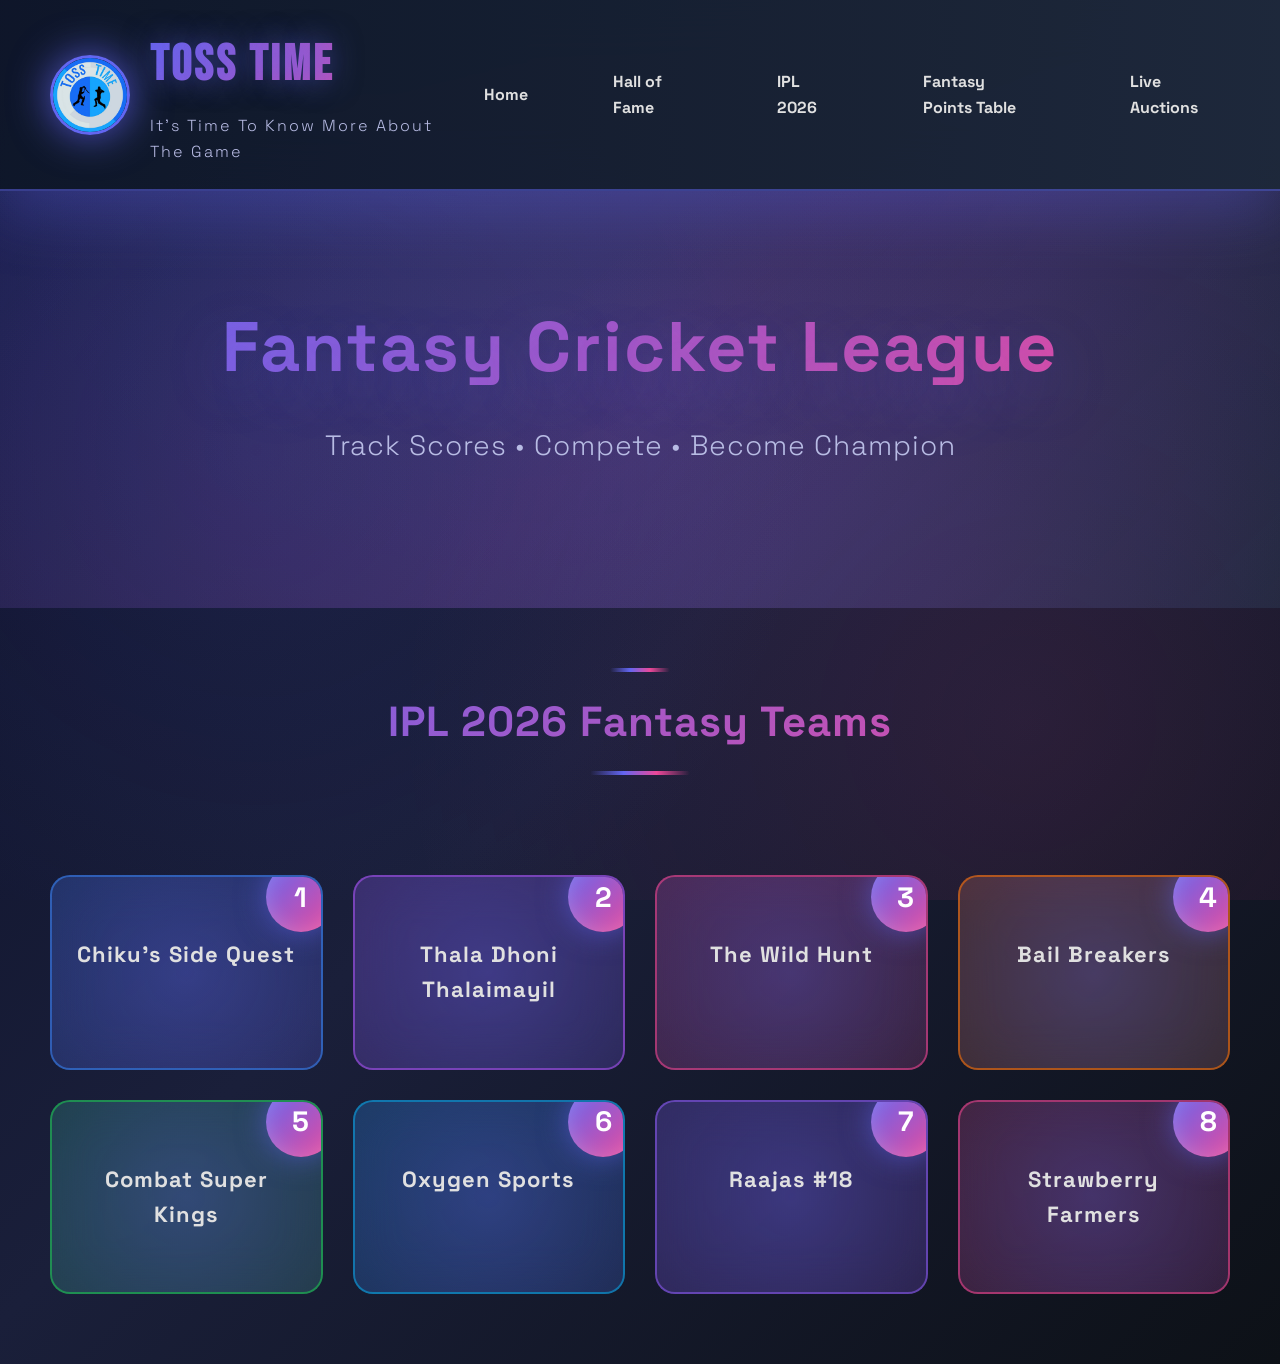
==== commit 6422b375: "Add files via upload" ====
--- a/index.html
+++ b/index.html
@@ -27,6 +27,7 @@
 <a href="halloffame.html">Hall of Fame</a>
 <a href="ipl.html">IPL 2026</a>
 <a href="points.html">Fantasy Points Table</a>
+<a href="live-auctions.html">Live Auctions</a>
 
 </nav>
 
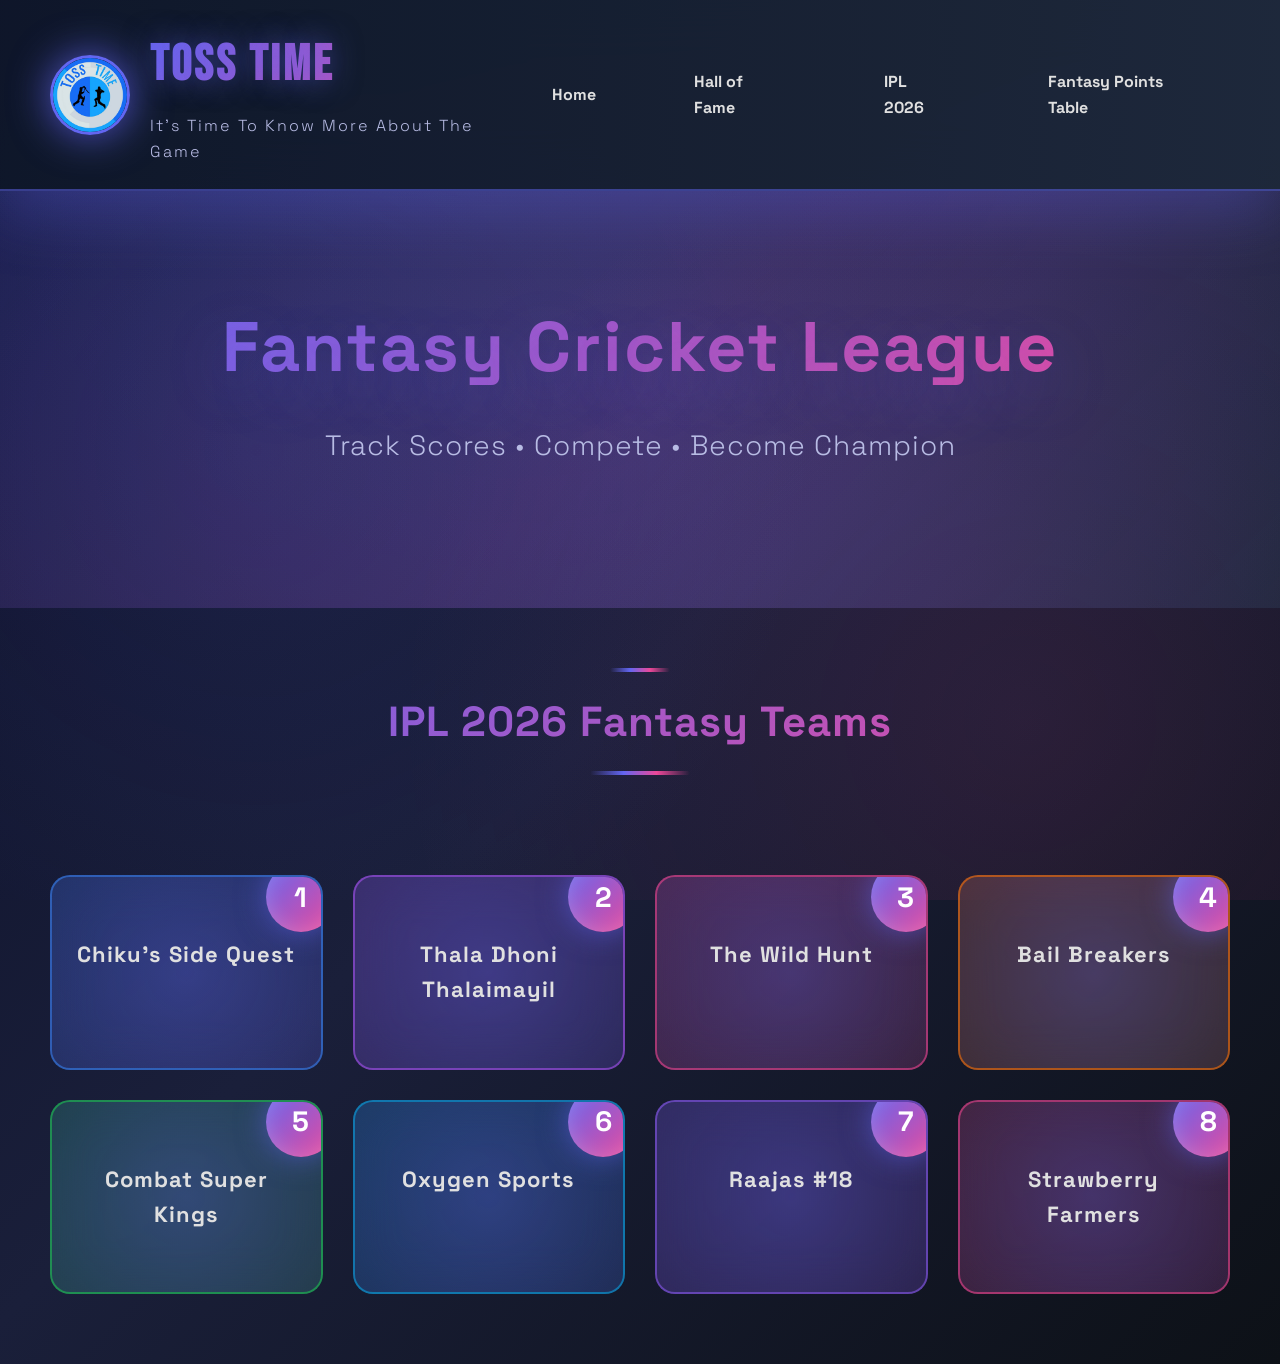
==== commit 8e6d9da6: "Add files via upload" ====
--- a/index.html
+++ b/index.html
@@ -27,7 +27,7 @@
 <a href="halloffame.html">Hall of Fame</a>
 <a href="ipl.html">IPL 2026</a>
 <a href="points.html">Fantasy Points Table</a>
-<a href="live-auctions.html">Live Auctions</a>
+<!-- <a href="live-auctions.html">Live Auctions</a> -->
 
 </nav>
 
--- a/style.css
+++ b/style.css
@@ -92,7 +92,7 @@
   width: 80px;
   border-radius: 50%;
   border: 3px solid #6366f1;
-  animation: flipRotate 2s ease-in-out infinite;
+  animation: flipRotate 3s ease-in-out infinite;
   box-shadow: 0 0 40px rgba(99, 102, 241, 0.8), inset 0 0 30px rgba(99, 102, 241, 0.4);
   transition: all 0.3s ease;
   perspective: 1000px;
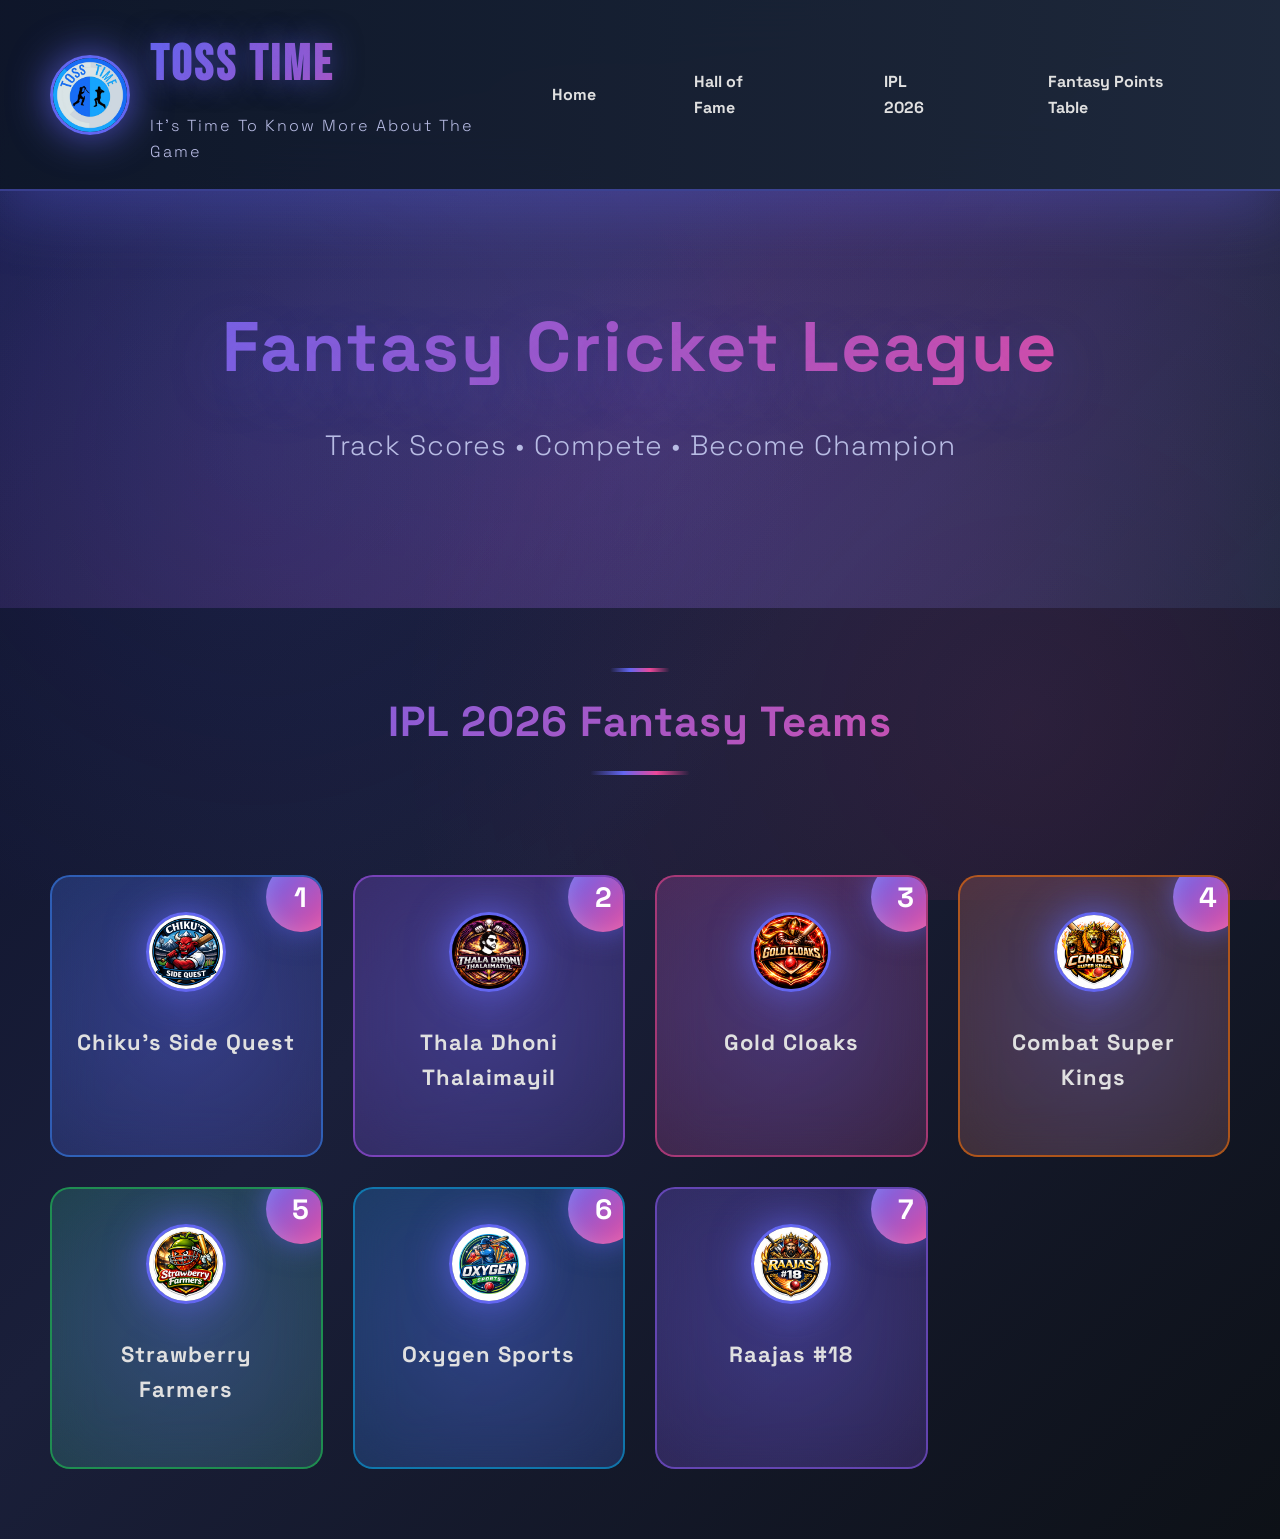
==== commit aa420151: "Add files via upload" ====
--- a/index.html
+++ b/index.html
@@ -48,43 +48,50 @@
 <div class="teams-container">
 <div class="team-card">
 <div class="team-badge">1</div>
+<img src="./Logo/CSQ.jpeg" alt="Toss Time Logo" class="logo-img">
 <h3>Chiku's Side Quest</h3>
 </div>
 
 <div class="team-card">
 <div class="team-badge">2</div>
+<img src="./Logo/TDT.jpeg" alt="Toss Time Logo" class="logo-img">
 <h3>Thala Dhoni Thalaimayil</h3>
 </div>
 
 <div class="team-card">
 <div class="team-badge">3</div>
-<h3>The Wild Hunt</h3>
+<img src="./Logo/GC.jpeg" alt="Toss Time Logo" class="logo-img">
+<h3>Gold Cloaks</h3>
 </div>
 
 <div class="team-card">
 <div class="team-badge">4</div>
-<h3>Bail Breakers</h3>
+<img src="./Logo/CSK.jpeg" alt="Toss Time Logo" class="logo-img">
+<h3>Combat Super Kings</h3>
 </div>
 
 <div class="team-card">
 <div class="team-badge">5</div>
-<h3>Combat Super Kings</h3>
+<img src="./Logo/SF.jpeg" alt="Toss Time Logo" class="logo-img">
+<h3>Strawberry Farmers</h3>
 </div>
 
 <div class="team-card">
 <div class="team-badge">6</div>
+<img src="./Logo/OX.jpeg" alt="Toss Time Logo" class="logo-img">
 <h3>Oxygen Sports</h3>
 </div>
 
 <div class="team-card">
 <div class="team-badge">7</div>
+<img src="./Logo/R18.jpeg" alt="Toss Time Logo" class="logo-img">
 <h3>Raajas #18</h3>
 </div>
 
-<div class="team-card">
+<!-- <div class="team-card">
 <div class="team-badge">8</div>
 <h3>Strawberry Farmers</h3>
-</div>
+</div> -->
 </div>
 
 </section>
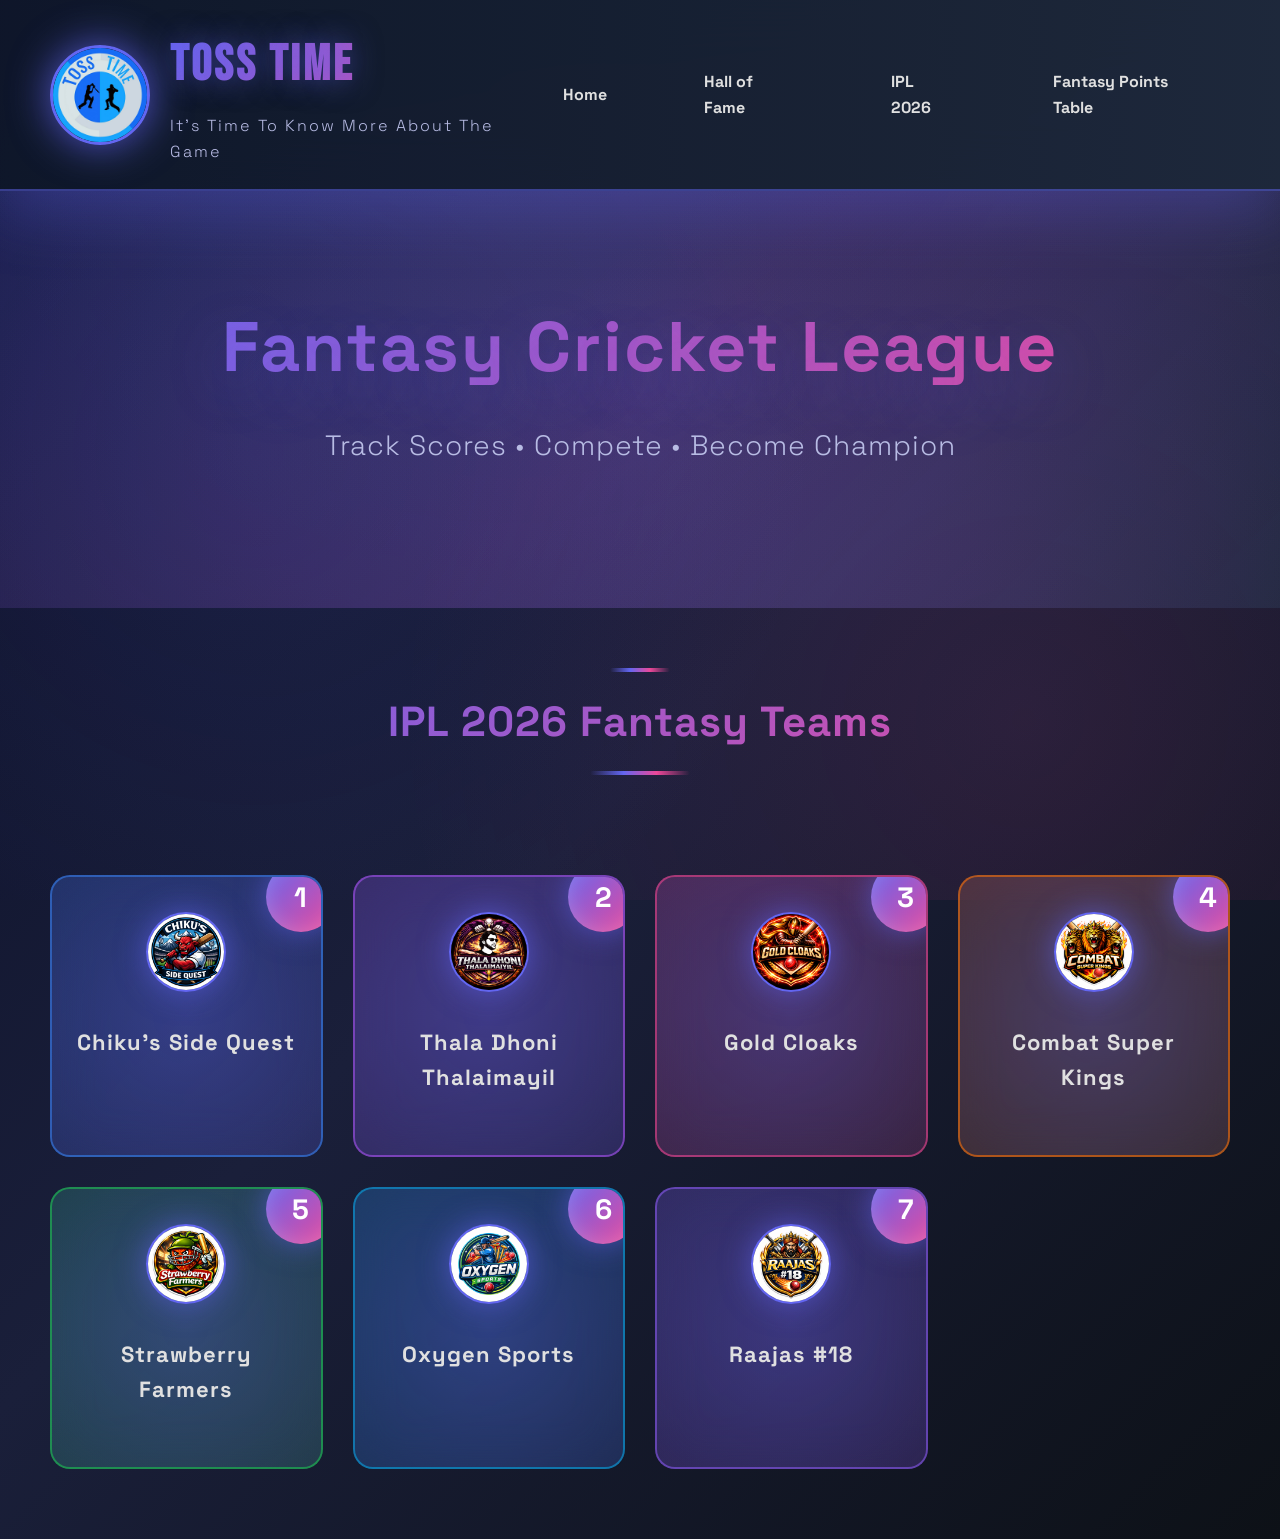
==== commit a372f09d: "Add files via upload" ====
--- a/index.html
+++ b/index.html
@@ -48,43 +48,43 @@
 <div class="teams-container">
 <div class="team-card">
 <div class="team-badge">1</div>
-<img src="./Logo/CSQ.jpeg" alt="Toss Time Logo" class="logo-img">
+<img src="./Logo/CSQ.jpeg" alt="Toss Time Logo" class="teamlogo-img">
 <h3>Chiku's Side Quest</h3>
 </div>
 
 <div class="team-card">
 <div class="team-badge">2</div>
-<img src="./Logo/TDT.jpeg" alt="Toss Time Logo" class="logo-img">
+<img src="./Logo/TDT.jpeg" alt="Toss Time Logo" class="teamlogo-img">
 <h3>Thala Dhoni Thalaimayil</h3>
 </div>
 
 <div class="team-card">
 <div class="team-badge">3</div>
-<img src="./Logo/GC.jpeg" alt="Toss Time Logo" class="logo-img">
+<img src="./Logo/GC.jpeg" alt="Toss Time Logo" class="teamlogo-img">
 <h3>Gold Cloaks</h3>
 </div>
 
 <div class="team-card">
 <div class="team-badge">4</div>
-<img src="./Logo/CSK.jpeg" alt="Toss Time Logo" class="logo-img">
+<img src="./Logo/CSK.jpeg" alt="Toss Time Logo" class="teamlogo-img">
 <h3>Combat Super Kings</h3>
 </div>
 
 <div class="team-card">
 <div class="team-badge">5</div>
-<img src="./Logo/SF.jpeg" alt="Toss Time Logo" class="logo-img">
+<img src="./Logo/SF.jpeg" alt="Toss Time Logo" class="teamlogo-img">
 <h3>Strawberry Farmers</h3>
 </div>
 
 <div class="team-card">
 <div class="team-badge">6</div>
-<img src="./Logo/OX.jpeg" alt="Toss Time Logo" class="logo-img">
+<img src="./Logo/OX.jpeg" alt="Toss Time Logo" class="teamlogo-img">
 <h3>Oxygen Sports</h3>
 </div>
 
 <div class="team-card">
 <div class="team-badge">7</div>
-<img src="./Logo/R18.jpeg" alt="Toss Time Logo" class="logo-img">
+<img src="./Logo/R18.jpeg" alt="Toss Time Logo" class="teamlogo-img">
 <h3>Raajas #18</h3>
 </div>
 
--- a/style.css
+++ b/style.css
@@ -88,14 +88,23 @@
 }
 
 .logo-img {
+  height: 100px;
+  width: 100px;
+  border-radius: 50%;
+  border: 3px solid #6366f1;
+  animation: flipRotate 4s ease-in-out infinite;
+  box-shadow: 0 0 40px rgba(99, 102, 241, 0.8), inset 0 0 30px rgba(99, 102, 241, 0.4);
+  transition: all 0.3s ease;
+  perspective: 1000px;
+}
+
+.teamlogo-img {
   height: 80px;
   width: 80px;
   border-radius: 50%;
-  border: 3px solid #6366f1;
-  animation: flipRotate 3s ease-in-out infinite;
-  box-shadow: 0 0 40px rgba(99, 102, 241, 0.8), inset 0 0 30px rgba(99, 102, 241, 0.4);
-  transition: all 0.3s ease;
-  perspective: 1000px;
+  border: 2px solid #6366f1;
+  animation:  4s ease-in-out infinite;
+  box-shadow: 0 0 30px rgba(99, 102, 241, 0.6), inset 0 0 20px rgba(99, 102, 241, 0.3);
 }
 
 .logo-img:hover {
